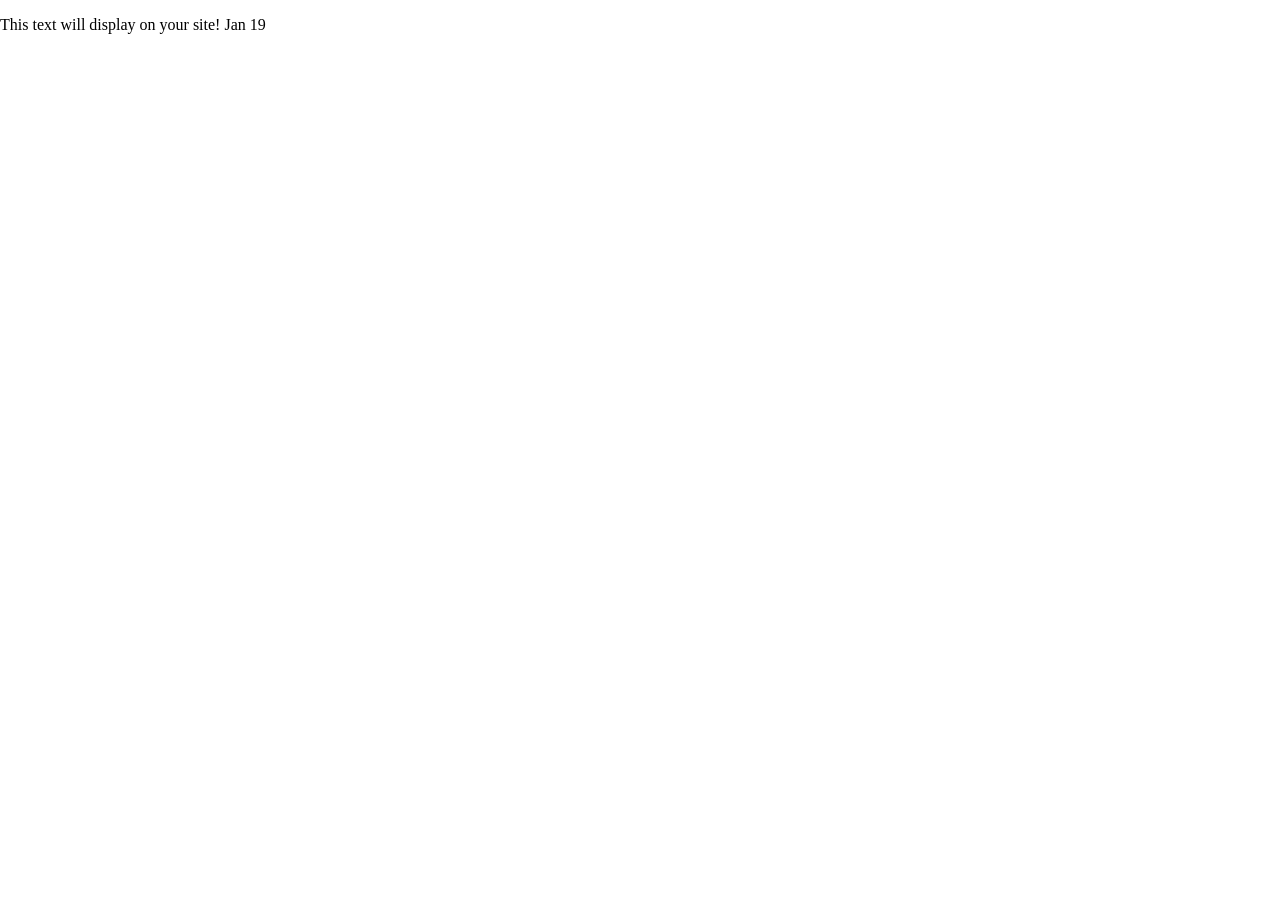
==== index.html @ d8deecf3 "Starter repo added beginning file" ====
<!doctype html>
<html class="no-js" lang="en">

<head>
  <meta charset="utf-8">
  <title>Responsive Layouts</title>
  <meta name="description" content="This site will serve as the hub for many sub responsive layouts">
  <meta name="viewport" content="width=device-width, initial-scale=1">

  <meta property="og:title" content="">
  <meta property="og:type" content="">
  <meta property="og:url" content="">
  <meta property="og:image" content="">

  <link rel="manifest" href="site.webmanifest">
  <link rel="icon" href="icon.png">
  <!-- Place favicon.ico in the root directory -->

  <link rel="stylesheet" href="css/normalize.css">
  <link rel="stylesheet" href="css/main.css">

  <meta name="theme-color" content="#fafafa">
</head>

<body>
  <!-- Place your site's HTML here -->
  <p>This text will display on your site! Jan 19</p>
  <script src="js/main.js"></script>
</body>

</html>
---- css/main.css ----
/* Place CSS styles here */
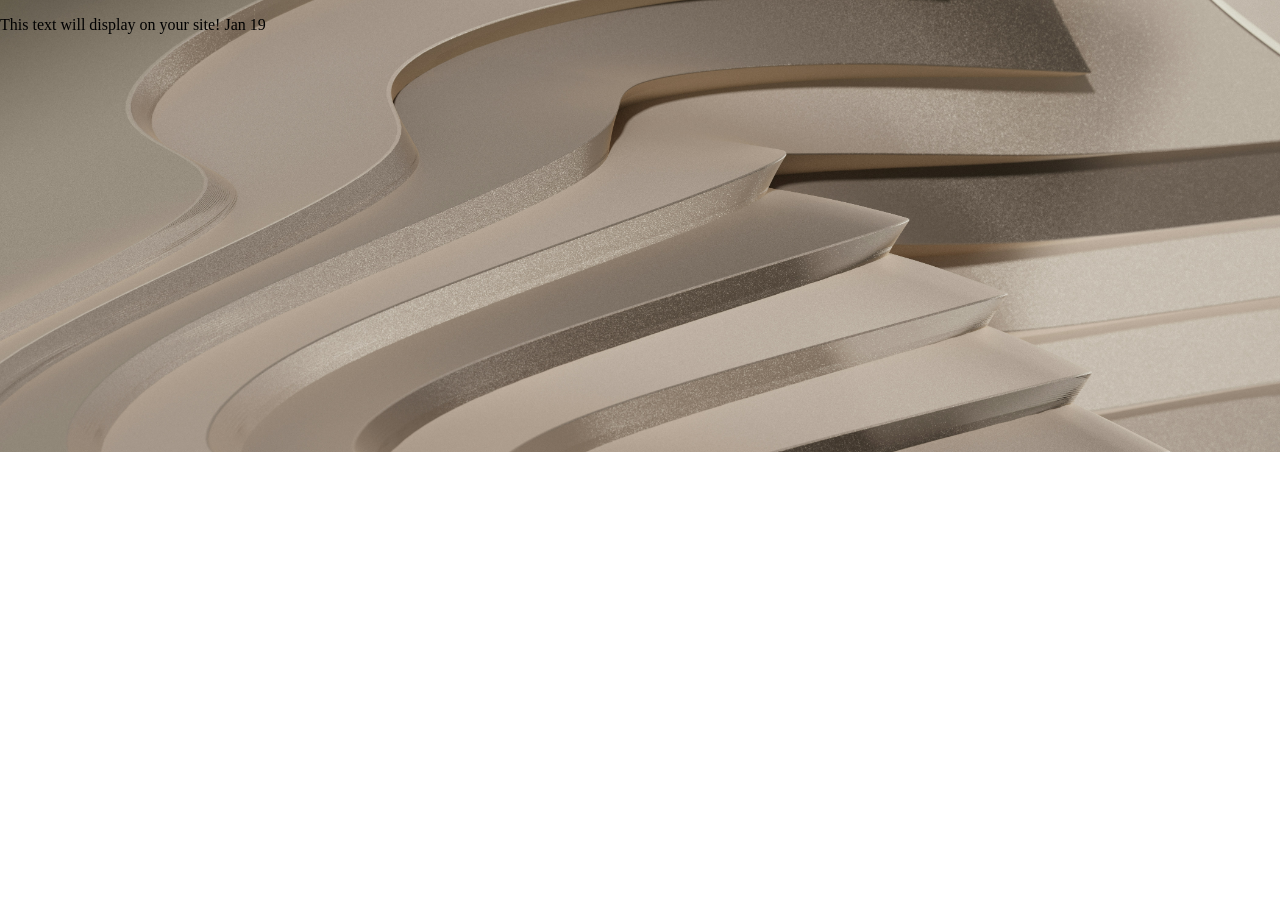
==== commit bfc4a81f: "added simple images" ====
--- a/index.html
+++ b/index.html
@@ -14,18 +14,27 @@
 
   <link rel="manifest" href="site.webmanifest">
   <link rel="icon" href="icon.png">
-  <!-- Place favicon.ico in the root directory -->
 
   <link rel="stylesheet" href="css/normalize.css">
   <link rel="stylesheet" href="css/main.css">
 
   <meta name="theme-color" content="#fafafa">
+
+  <style>
+    body {
+      background-image: url('img/bg.jpg');
+      background-size: cover;
+      background-repeat: no-repeat;
+      background-position: center;
+    }
+  </style>
 </head>
 
 <body>
-  <!-- Place your site's HTML here -->
+
   <p>This text will display on your site! Jan 19</p>
+
   <script src="js/main.js"></script>
 </body>
 
-</html>
+</html>
--- a/css/main.css
+++ b/css/main.css
@@ -1 +1,11 @@
 /* Place CSS styles here */
+/*Page settings*/
+
+body {
+background-image: url('img/bg.jpg');
+}
+
+/*Header settings*/
+/*Navigation*/
+/*Main content*/
+/*Footer settings*/
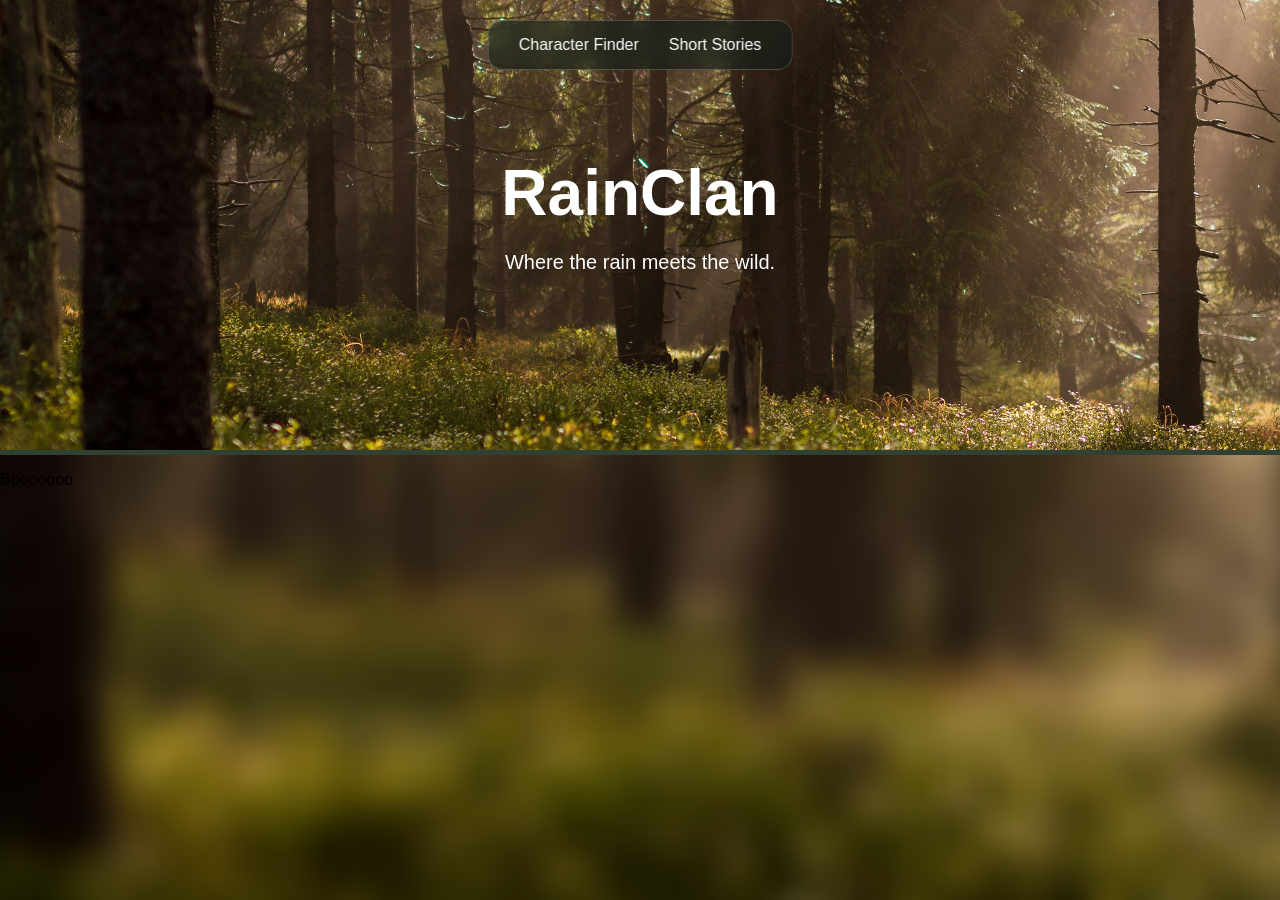
==== commit 9bc48152: "Created an outline for my website added other pages, navigation, background images, and banner" ====
--- a/index.html
+++ b/index.html
@@ -4,37 +4,38 @@
 <head>
   <meta charset="utf-8">
   <title>Responsive Layouts</title>
-  <meta name="description" content="This site will serve as the hub for many sub responsive layouts">
+  <meta name="description" content="For my portfolio.">
   <meta name="viewport" content="width=device-width, initial-scale=1">
 
-  <meta property="og:title" content="">
-  <meta property="og:type" content="">
-  <meta property="og:url" content="">
-  <meta property="og:image" content="">
-
-  <link rel="manifest" href="site.webmanifest">
-  <link rel="icon" href="icon.png">
-
+  <link rel="icon" type="image/x-icon" href="img/p2favicon.png">
   <link rel="stylesheet" href="css/normalize.css">
   <link rel="stylesheet" href="css/main.css">
 
   <meta name="theme-color" content="#fafafa">
 
-  <style>
-    body {
-      background-image: url('img/bg.jpg');
-      background-size: cover;
-      background-repeat: no-repeat;
-      background-position: center;
-    }
-  </style>
 </head>
+
+<header>
+  <div class="hero-header">
+    <img src="img/mistforestbg.jpg" alt="RainClan forest">
+
+    <div class="hero-title">
+      <h1>RainClan</h1>
+      <p>Where the rain meets the wild.</p>
+    </div>
+  <a href="index.html">RainClan</a>
+
+  <nav>
+    <a href="cats.html">Character Finder</a>
+    <a href="shortstories.html">Short Stories</a>
+  </nav>
+</header>
 
 <body>
 
-  <p>This text will display on your site! Jan 19</p>
+  <p>Booooooo</p>
 
-  <script src="js/main.js"></script>
+  <script src="/js/main.js"></script>
 </body>
 
 </html>
--- a/css/main.css
+++ b/css/main.css
@@ -1,11 +1,76 @@
 /* Place CSS styles here */
-/*Page settings*/
 
 body {
-background-image: url('img/bg.jpg');
+    margin: 0;
+    font-family: Arial, Helvetica, sans-serif;
+
+    background-image: url("/img/blurmistforest.png");
+    background-size: cover;
+    background-position: center;
+    background-repeat: no-repeat;
+    background-attachment: fixed;
 }
 
-/*Header settings*/
-/*Navigation*/
-/*Main content*/
-/*Footer settings*/+.hero-header {
+    position: relative;
+    width: 100%;
+    height: 450px;
+    overflow: hidden;
+    border-bottom: 5px solid #304134;
+}
+
+.hero-header img {
+    width: 100%;
+    height: 100%;
+    object-fit: cover;
+    object-position: center;
+    display: block;
+}
+
+.hero-title {
+    position: absolute;
+    top: 50%;
+    left: 50%;
+    transform: translate(-50%, -50%);
+    text-align: center;
+    color: white;
+    width: 90%;
+}
+
+.hero-title h1 {
+    font-size: 64px;
+    margin: 0;
+}
+
+.hero-title p {
+    font-size: 20px;
+}
+
+nav {
+    position: fixed;
+    top: 20px;
+    left: 50%;
+    transform: translateX(-50%);
+    z-index: 1000;
+
+    display: flex;
+    justify-content: center;
+    gap: 30px;
+
+    width: fit-content;
+    padding: 15px 30px;
+    background: rgba(20, 30, 25, 0.65);
+    backdrop-filter: blur(10px);
+    border: 1px solid rgba(255, 255, 255, 0.2);
+    border-radius: 15px;
+}
+
+nav a {
+    color: white;
+    text-decoration: none;
+    font-size: 16px;
+}
+
+nav a:hover {
+    color: #b8d8c0;
+}
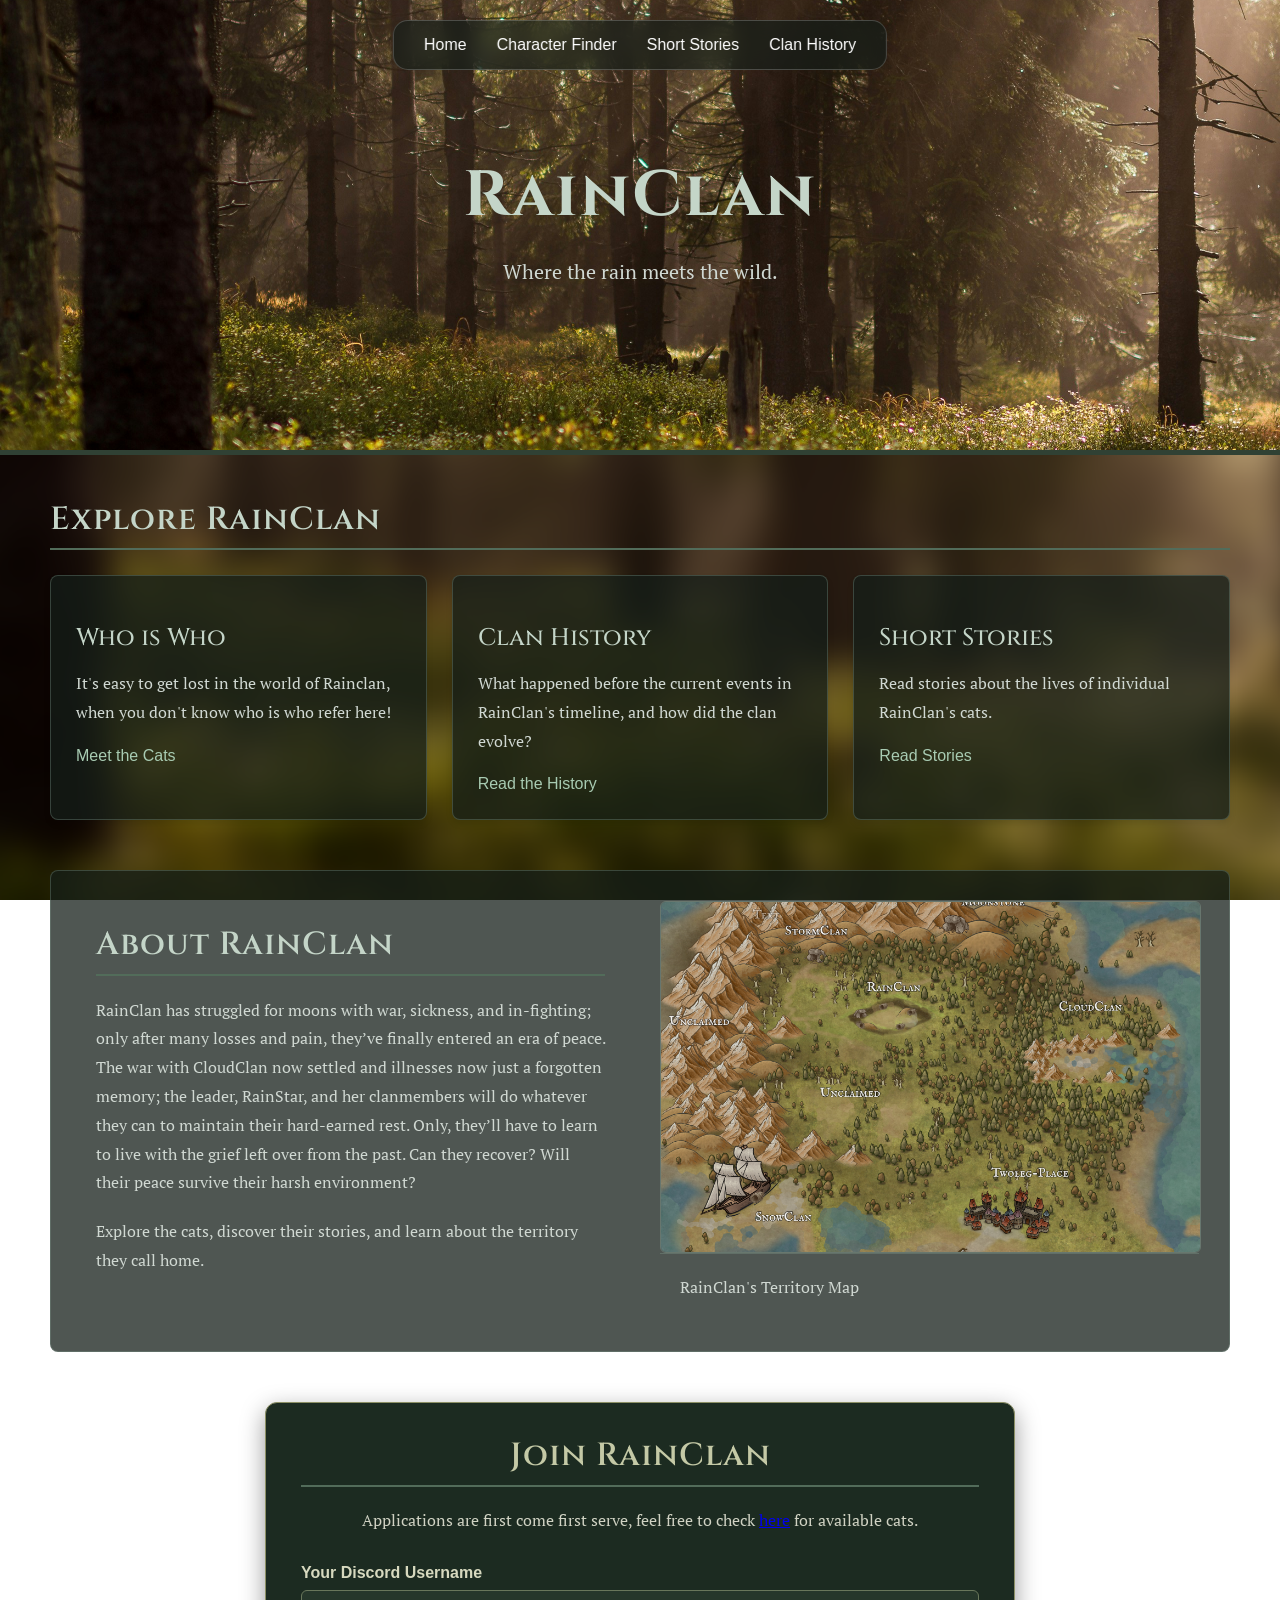
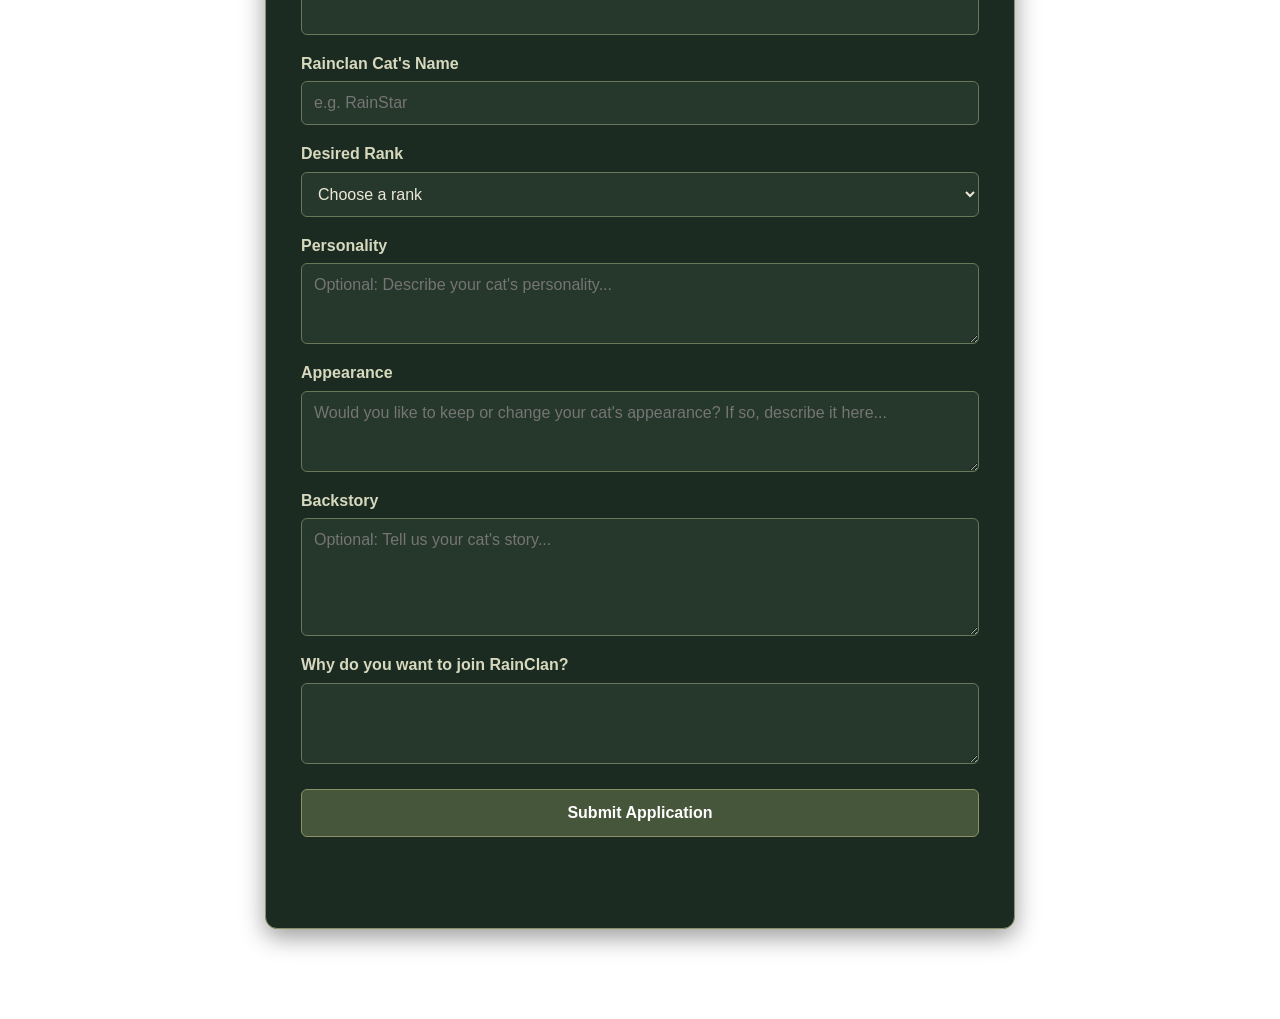
==== commit 393854b2: "finished most of the home page and some of the cats page added a form on the home page as well" ====
--- a/index.html
+++ b/index.html
@@ -13,6 +13,10 @@
 
   <meta name="theme-color" content="#fafafa">
 
+  <link rel="preconnect" href="https://fonts.googleapis.com">
+  <link rel="preconnect" href="https://fonts.gstatic.com" crossorigin>
+  <link href="https://fonts.googleapis.com/css2?family=Cinzel:wght@400..900&family=PT+Serif:ital,wght@0,400;0,700;1,400;1,700&display=swap" rel="stylesheet">
+
 </head>
 
 <header>
@@ -26,14 +30,181 @@
   <a href="index.html">RainClan</a>
 
   <nav>
+    <a href="index.html">Home</a>
     <a href="cats.html">Character Finder</a>
     <a href="shortstories.html">Short Stories</a>
+    <a href="moons.html">Clan History</a>
   </nav>
 </header>
 
 <body>
 
-  <p>Booooooo</p>
+  <main
+
+    <section>
+        <h2>Explore RainClan</h2>
+
+        <div class="columns">
+            <div class="column">
+                <h3>Who is Who</h3>
+                <p>It's easy to get lost in the world of Rainclan, when you don't know who is who refer here!</p>
+                <a href="cats.html">Meet the Cats</a>
+            </div>
+
+            <div class="column">
+                <h3>Clan History</h3>
+                <p>What happened before the current events in RainClan's timeline, and how did the clan evolve?</p>
+                <a href="moons.html">Read the History</a>
+            </div>
+
+            <div class="column">
+                <h3>Short Stories</h3>
+                <p>Read stories about the lives of individual RainClan's cats.</p>
+                <a href="shortstories.html">Read Stories</a>
+            </div>
+        </div>
+    </section>
+
+    <section class="about-section">
+    <div class="about-text">
+        <h2>About RainClan</h2>
+        <p>
+            RainClan has struggled for moons with war, sickness, and in-fighting; only after many losses and pain, they’ve finally entered an era of peace. The war with CloudClan now settled and illnesses now just a forgotten memory; the leader, RainStar, and her clanmembers will do whatever they can to maintain their hard-earned rest. Only, they’ll have to learn to live with the grief left over from the past. Can they recover? Will their peace survive their harsh environment?
+        </p>
+        <p>
+            Explore the cats, discover their stories, and learn
+            about the territory they call home.
+        </p>
+    </div>
+
+    <div class="about-image">
+        <img src="img/rainclanmap.png" alt="The map of Rainclan">
+
+        <div class="image-text">
+            <p>RainClan's Territory Map</p>
+        </div>
+    </div>
+</section>
+
+
+    <section class="application-section" id="join-rainclan">
+      <h2>Join RainClan</h2>
+
+      <p class="application-intro">
+        Applications are first come first serve, feel free to check <a href="cats.html">here</a> for available cats.
+      </p>
+
+      <form class="application-form" id="clan-application">
+        <div class="form-group">
+          <label for="applicant-name">Your Discord Username</label>
+          <input
+            type="text"
+            id="applicant-name"
+            name="applicant-name"
+            required
+          >
+        </div>
+
+        <div class="form-group">
+          <label for="cat-name">Rainclan Cat's Name</label>
+          <input
+            type="text"
+            id="cat-name"
+            name="cat-name"
+            placeholder="e.g. RainStar"
+            required
+          >
+        </div>
+
+        <div class="form-group">
+          <label for="cat-rank">Desired Rank</label>
+          <select id="cat-rank" name="cat-rank" required>
+            <option value="">Choose a rank</option>
+            <option value="kit">Kit</option>
+            <option value="apprentice">Apprentice</option>
+            <option value="warrior">Warrior</option>
+            <option value="medicine-cat">Medicine Cat</option>
+            <option value="elder">Elder</option>
+          </select>
+        </div>
+
+        <div class="form-group">
+          <label for="cat-personality">Personality</label>
+          <textarea
+            id="cat-personality"
+            name="cat-personality"
+            rows="3"
+            placeholder="Optional: Describe your cat's personality..."
+            optional
+          ></textarea>
+        </div>
+
+        <div class="form-group">
+          <label for="cat-appearance">Appearance</label>
+          <textarea
+            id="cat-appearance"
+            name="cat-appearance"
+            rows="3"
+            placeholder="Would you like to keep or change your cat's appearance? If so, describe it here..."
+            optional
+          ></textarea>
+        </div>
+
+        <div class="form-group">
+          <label for="cat-backstory">Backstory</label>
+          <textarea
+            id="cat-backstory"
+            name="cat-backstory"
+            rows="5"
+            placeholder="Optional: Tell us your cat's story..."
+            optional
+          ></textarea>
+        </div>
+
+        <div class="form-group">
+          <label for="application-reason">
+            Why do you want to join RainClan?
+          </label>
+          <textarea
+            id="application-reason"
+            name="application-reason"
+            rows="3"
+            required
+          ></textarea>
+        </div>
+
+        <button type="submit" class="application-submit">
+          Submit Application
+        </button>
+
+        <p id="application-message" role="status" aria-live="polite"></p>
+      </form>
+    </section>
+
+
+  </main>
+
+
+  <div class="popup-overlay" id="application-popup" hidden>
+    <div class="popup-box" role="dialog" aria-modal="true"
+        aria-labelledby="popup-title">
+      <button type="button" class="popup-close"
+              id="popup-close" aria-label="Close pop-up">
+        &times;
+      </button>
+
+      <h2 id="popup-title">Application Received!</h2>
+
+      <p id="popup-message">
+        Thank you for applying! You've been added to the waitlist!
+      </p>
+
+      <button type="button" class="popup-confirm" id="popup-confirm">
+        Return to RainClan
+      </button>
+    </div>
+  </div>
+
 
   <script src="/js/main.js"></script>
 </body>
--- a/css/main.css
+++ b/css/main.css
@@ -35,6 +35,7 @@
     text-align: center;
     color: white;
     width: 90%;
+    padding-top: 20px;
 }
 
 .hero-title h1 {
@@ -47,11 +48,11 @@
 }
 
 nav {
-    position: fixed;
+    position: absolute;
     top: 20px;
     left: 50%;
     transform: translateX(-50%);
-    z-index: 1000;
+    z-index: 10;
 
     display: flex;
     justify-content: center;
@@ -73,4 +74,574 @@
 
 nav a:hover {
     color: #b8d8c0;
-}+}
+
+h1 {
+    color: #c4d5c8;
+    font-family: "Cinzel", serif;
+    font-size: 48px;
+    font-weight: 700;
+    margin-bottom: 20px;
+    letter-spacing: 2px;
+}
+
+h2 {
+    color: #c4d5c8;
+    font-family: "Cinzel", serif;
+    font-size: 32px;
+    font-weight: 600;
+    margin-bottom: 20px;
+    padding-bottom: 10px;
+    border-bottom: 2px solid #526c5a;
+    letter-spacing: 1px;
+}
+
+h3 {
+    color: #c4d5c8;
+    font-family: "Cinzel", serif;
+    font-size: 24px;
+    font-weight: 500;
+    margin-bottom: 15px;
+}
+
+
+p {
+    color: #d0d8d2;
+    font-family: "PT Serif", serif;
+    font-size: 16px;
+    line-height: 1.8;
+    margin-bottom: 20px;
+}
+
+.cinzel-regular {
+  font-family: "Cinzel", serif;
+  font-weight: 400;
+    font-style: normal;
+}
+
+.pt-serif-regular {
+  font-family: "PT Serif", serif;
+  font-weight: 400;
+  font-style: normal;
+}
+
+.pt-serif-bold {
+  font-family: "PT Serif", serif;
+  font-weight: 700;
+  font-style: normal;
+}
+
+.pt-serif-regular-italic {
+  font-family: "PT Serif", serif;
+  font-weight: 400;
+  font-style: italic;
+}
+
+.pt-serif-bold-italic {
+  font-family: "PT Serif", serif;
+  font-weight: 700;
+  font-style: italic;
+}
+
+main {
+    max-width: 1300px;
+    margin: 0 auto;
+    padding: 40px 50px;
+    box-sizing: border-box;
+    padding-top: 20px;
+}
+
+.columns {
+    display: grid;
+    grid-template-columns: repeat(3, 1fr);
+    gap: 25px;
+    margin-top: 25px;
+}
+
+.column {
+    background: rgba(20, 30, 25, 0.75);
+    border: 1px solid rgba(141, 168, 154, 0.3);
+    border-radius: 8px;
+    padding: 25px;
+    box-shadow: 0 4px 6px rgba(0, 0, 0, 0.1);
+    box-sizing: border-box;
+
+}
+
+.column h3 {
+    color: #c4d5c8;
+    font-family: 'Cinzel', serif;
+}
+
+.column p {
+    color: #d0d8d2;
+    line-height: 1.8;
+}
+
+.column a {
+    color: #a8cbb2;
+    text-decoration: none;
+}
+
+.column a:hover {
+    color: white;
+}
+
+.about-section {
+    display: grid;
+    grid-template-columns: 1fr 1fr;
+    gap: 40px;
+    align-items: center;
+
+    margin: 50px 0;
+    padding: 30px;
+    background: rgba(20, 30, 25, 0.75);
+    border: 1px solid rgba(141, 168, 154, 0.3);
+    border-radius: 8px;
+}
+
+.about-text {
+    padding: 15px;
+}
+
+.about-text h2 {
+    margin-top: 0;
+}
+
+.about-image img {
+    display: block;
+    width: 100%;
+    height: 350px;
+    object-fit: cover;
+    border-radius: 6px;
+    border: 1px solid rgba(141, 168, 154, 0.4);
+}
+
+.about-image .image-text {
+    padding: 20px;
+    border-top: 1px solid rgba(141, 168, 154, 0.3);
+}
+
+.about-image .image-text h3 {
+    color: #c4d5c8;
+    font-family: 'Cinzel', serif;
+    margin: 0 0 10px;
+}
+
+.about-image .image-text p {
+    color: #d0d8d2;
+    line-height: 1.7;
+    margin: 0;
+}
+
+.small-header {
+  height: 200px;
+}
+
+.small-header img {
+  height: 200px;
+  object-fit: cover;
+}
+
+.small-header .hero-title h1 {
+  font-size: 2.5rem;
+}
+
+.small-header .hero-title p {
+  font-size: 1rem;
+}
+
+
+.cat-card {
+  width: 280px;
+  padding: 14px;
+  background-color: #17251d;
+  border: 2px solid #8c9065;
+  border-radius: 18px;
+  box-sizing: border-box;
+  text-align: center;
+  box-shadow: 0 5px 15px rgba(0, 0, 0, 0.3);
+}
+
+
+.cat-link {
+  display: flex;
+  flex-direction: column;
+  align-items: center;
+  gap: 14px;
+  color: #eee6ca;
+  text-decoration: none;
+}
+
+
+.cat-portrait {
+  width: 100%;
+  aspect-ratio: 1 / 1;
+  overflow: hidden;
+  border: 1px solid #8c9065;
+  border-radius: 10px;
+  box-sizing: border-box;
+  background-color: #26382d;
+}
+
+.cat-portrait img {
+  display: block;
+  width: 100%;
+  height: 100%;
+  object-fit: cover;
+  object-position: center;
+}
+
+
+.cat-name {
+  width: 90%;
+  padding: 10px;
+  border: 1px solid #8c9065;
+  border-radius: 30px;
+  box-sizing: border-box;
+  background-color: #202f24;
+}
+
+.cat-name h3 {
+  margin: 0;
+  color: #eee6ca;
+  font-family: "Cinzel", serif;
+  font-size: 1.25rem;
+  text-align: center;
+}
+
+.cat-card:hover {
+  border-color: #c0bd8b;
+  transform: translateY(-3px);
+  transition: 0.2s ease;
+}
+
+.cat-link:hover .cat-name {
+  background-color: #344638;
+}
+
+.cat-cards {
+  display: grid;
+  grid-template-columns: repeat(auto-fit, minmax(220px, 280px));
+  justify-content: center;
+  gap: 25px;
+  padding: 30px;
+  align-items: start;
+}
+
+.cat-link {
+  display: flex;
+  flex-direction: column;
+  align-items: center;
+  width: 100%;
+  padding: 0;
+  border: none;
+  background: transparent;
+  color: inherit;
+  font: inherit;
+  cursor: pointer;
+  text-align: center;
+}
+
+.cat-link:hover .cat-name {
+  background-color: #344638;
+}
+
+
+/* Dark overlay covering the entire website */
+.profile-overlay {
+  position: fixed;
+  inset: 0;
+  z-index: 1000;
+
+  display: flex;
+  justify-content: center;
+  align-items: center;
+
+  padding: 20px;
+  box-sizing: border-box;
+
+  background-color: rgba(0, 0, 0, 0.75);
+  overflow-y: auto;
+}
+
+/* Hide the overlay when no profile is open */
+.profile-overlay[hidden] {
+  display: none;
+}
+
+/* The opaque character profile window */
+.character-profile {
+  position: relative;
+  width: 100%;
+  max-width: 700px;
+  max-height: 85vh;
+  overflow-y: auto;
+
+  padding: 30px;
+  box-sizing: border-box;
+
+  background-color: #1c2b21;
+  color: #eee8d8;
+
+  border: 1px solid #8c9065;
+  border-radius: 12px;
+  box-shadow: 0 10px 40px rgba(0, 0, 0, 0.6);
+}
+
+.character-profile img {
+  display: block;
+  width: 200px;
+  max-width: 100%;
+  height: auto;
+  margin: 15px auto;
+}
+
+.character-profile h2,
+.character-profile h3 {
+  font-family: "Cinzel", serif;
+}
+
+/* Close button */
+.close-profile {
+  position: absolute;
+  top: 10px;
+  right: 15px;
+
+  border: none;
+  background: transparent;
+  color: #eee8d8;
+
+  font-size: 2rem;
+  cursor: pointer;
+}
+
+/* Scrollbar inside character profiles */
+.character-profile {
+  scrollbar-width: thin;
+  scrollbar-color: #8c9065 #1c2b21;
+}
+
+/* Chrome, Edge, and Safari */
+.character-profile::-webkit-scrollbar {
+  width: 10px;
+}
+
+.character-profile::-webkit-scrollbar-track {
+  background: #1c2b21;
+  border-radius: 10px;
+}
+
+.character-profile::-webkit-scrollbar-thumb {
+  background-color: #8c9065;
+  border-radius: 10px;
+  border: 2px solid #1c2b21;
+}
+
+.character-profile::-webkit-scrollbar-thumb:hover {
+  background-color: #b5b58a;
+}
+
+
+/* RainClan application section */
+.application-section {
+  max-width: 750px;
+  margin: 50px auto;
+  padding: 35px;
+  box-sizing: border-box;
+
+  background-color: #1c2b21;
+  color: #eee8d8;
+  border: 1px solid #8c9065;
+  border-radius: 12px;
+  box-shadow: 0 8px 25px rgba(0, 0, 0, 0.4);
+}
+
+.application-section h2 {
+  margin-top: 0;
+  text-align: center;
+  font-family: "Cinzel", serif;
+  color: #c4c9a6;
+}
+
+.application-intro {
+  margin-bottom: 30px;
+  text-align: center;
+  line-height: 1.7;
+  color: #d0d2c3;
+}
+
+.application-form {
+  display: flex;
+  flex-direction: column;
+  gap: 20px;
+}
+
+.form-group {
+  display: flex;
+  flex-direction: column;
+  gap: 8px;
+}
+
+.form-group label {
+  font-weight: bold;
+  color: #d7d9bf;
+}
+
+.form-group input,
+.form-group select,
+.form-group textarea {
+  width: 100%;
+  padding: 12px;
+  box-sizing: border-box;
+
+  background-color: #26372b;
+  color: #eee8d8;
+  border: 1px solid #69775b;
+  border-radius: 6px;
+
+  font: inherit;
+}
+
+.form-group input:focus,
+.form-group select:focus,
+.form-group textarea:focus {
+  outline: 2px solid #a6ad7b;
+  outline-offset: 2px;
+}
+
+.form-group textarea {
+  resize: vertical;
+}
+
+.application-submit {
+  padding: 14px 20px;
+  margin-top: 5px;
+
+  background-color: #46563a;
+  color: #fff;
+  border: 1px solid #8c9065;
+  border-radius: 6px;
+
+  font: inherit;
+  font-weight: bold;
+  cursor: pointer;
+  transition: background-color 0.2s ease;
+}
+
+.application-submit:hover {
+  background-color: #5d704b;
+}
+
+#application-message {
+  text-align: center;
+  line-height: 1.5;
+}
+
+
+/* Dark background covering the website */
+.popup-overlay {
+  position: fixed;
+  inset: 0;
+  z-index: 2000;
+
+  display: flex;
+  justify-content: center;
+  align-items: center;
+
+  padding: 20px;
+  box-sizing: border-box;
+  background-color: rgba(0, 0, 0, 0.8);
+}
+
+/* Hide the pop-up until the form is submitted */
+.popup-overlay[hidden] {
+  display: none;
+}
+
+/* Pop-up window */
+.popup-box {
+  position: relative;
+  width: 100%;
+  max-width: 450px;
+  padding: 35px 25px;
+  box-sizing: border-box;
+
+  background-color: #1c2b21;
+  color: #eee8d8;
+  border: 1px solid #8c9065;
+  border-radius: 12px;
+
+  text-align: center;
+  box-shadow: 0 10px 40px rgba(0, 0, 0, 0.6);
+}
+
+.popup-box h2 {
+  font-family: "Cinzel", serif;
+  color: #c4c9a6;
+}
+
+.popup-box p {
+  line-height: 1.7;
+}
+
+.popup-close {
+  position: absolute;
+  top: 8px;
+  right: 12px;
+
+  border: none;
+  background: transparent;
+  color: #eee8d8;
+  font-size: 2rem;
+  cursor: pointer;
+}
+
+.popup-confirm {
+  margin-top: 15px;
+  padding: 12px 20px;
+
+  background-color: #46563a;
+  color: #fff;
+  border: 1px solid #8c9065;
+  border-radius: 6px;
+  cursor: pointer;
+}
+
+.popup-confirm:hover {
+  background-color: #5d704b;
+}
+
+
+#clan-application[hidden] {
+  display: none !important;
+}
+
+
+/* Make the form fit smaller screens */
+@media (max-width: 600px) {
+  .application-section {
+    margin: 25px 12px;
+    padding: 22px;
+  }
+}
+
+
+@media (max-width: 768px) {
+    .about-section {
+        grid-template-columns: 1fr;
+        gap: 20px;
+        padding: 20px;
+    }
+
+    .about-image img {
+        height: 250px;
+    }
+}
+
+@media (max-width: 768px) {
+    .columns {
+        grid-template-columns: 1fr;
+    }
+}
+
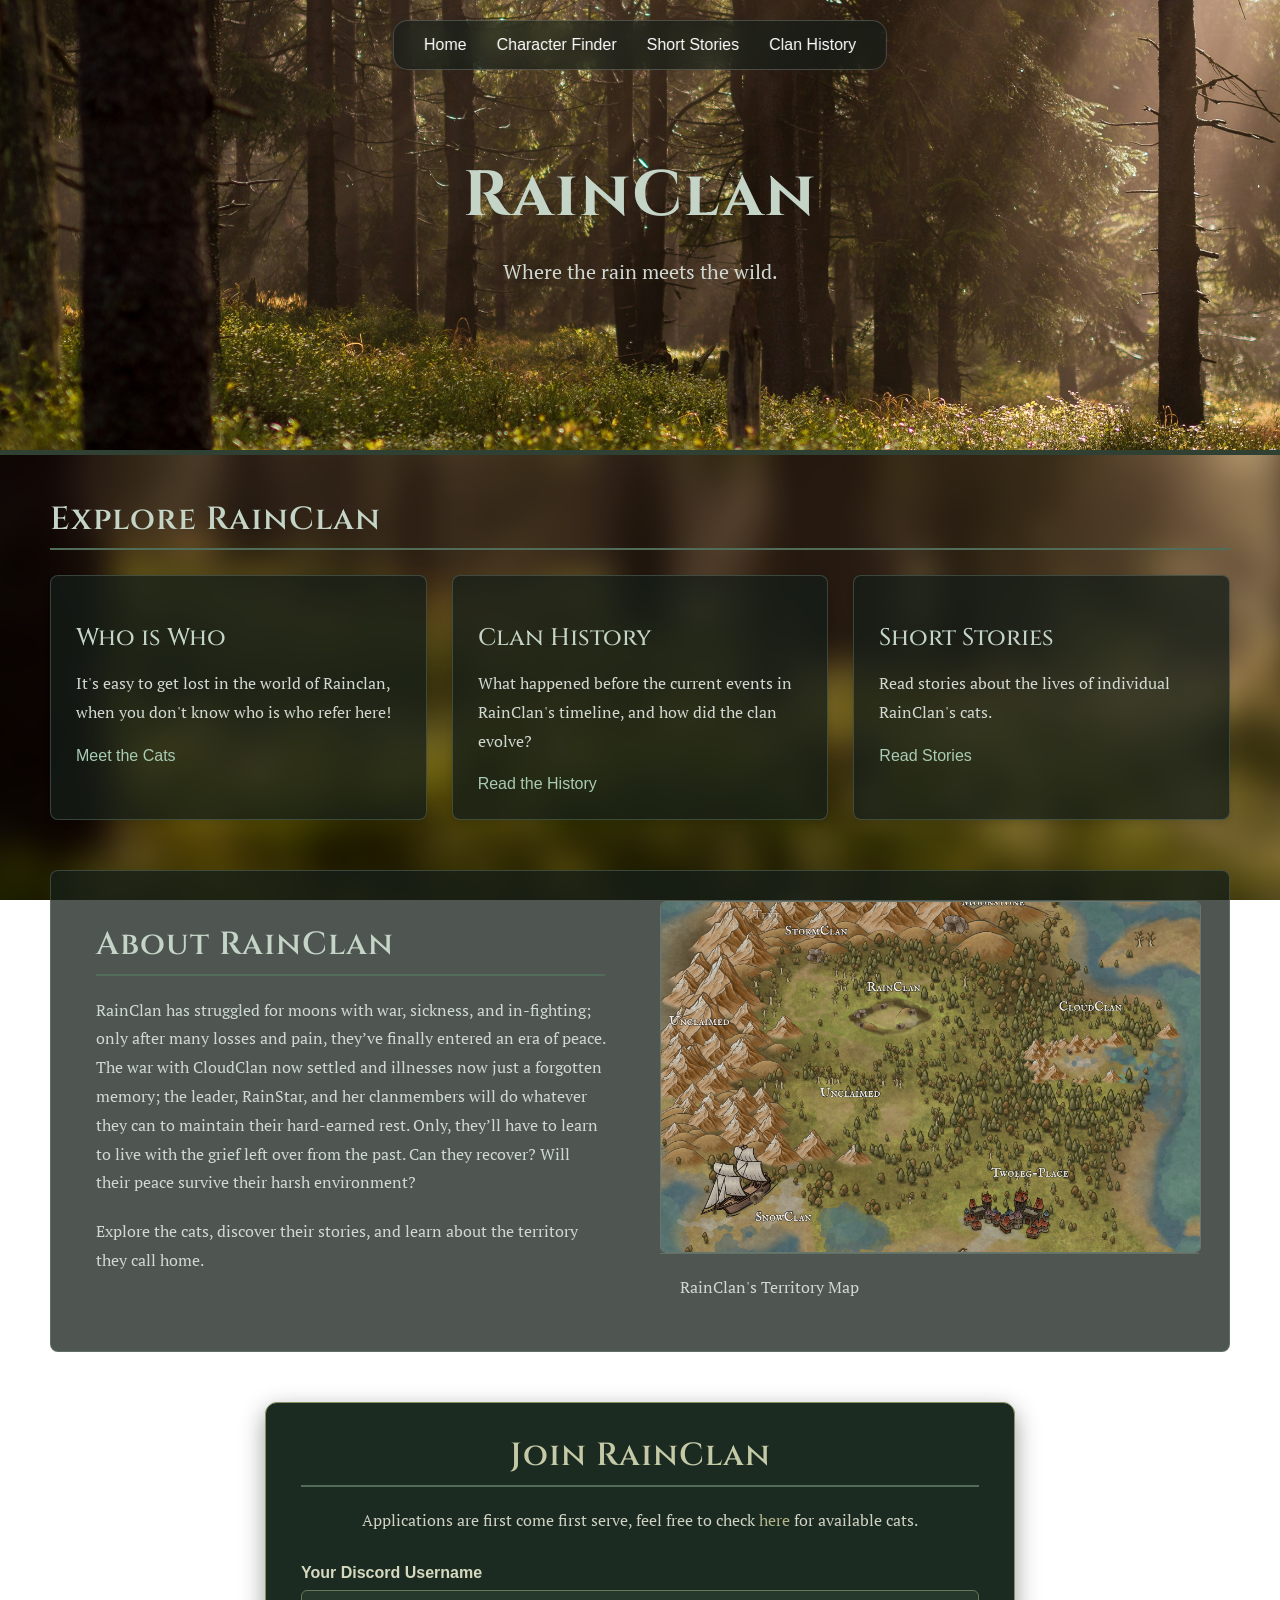
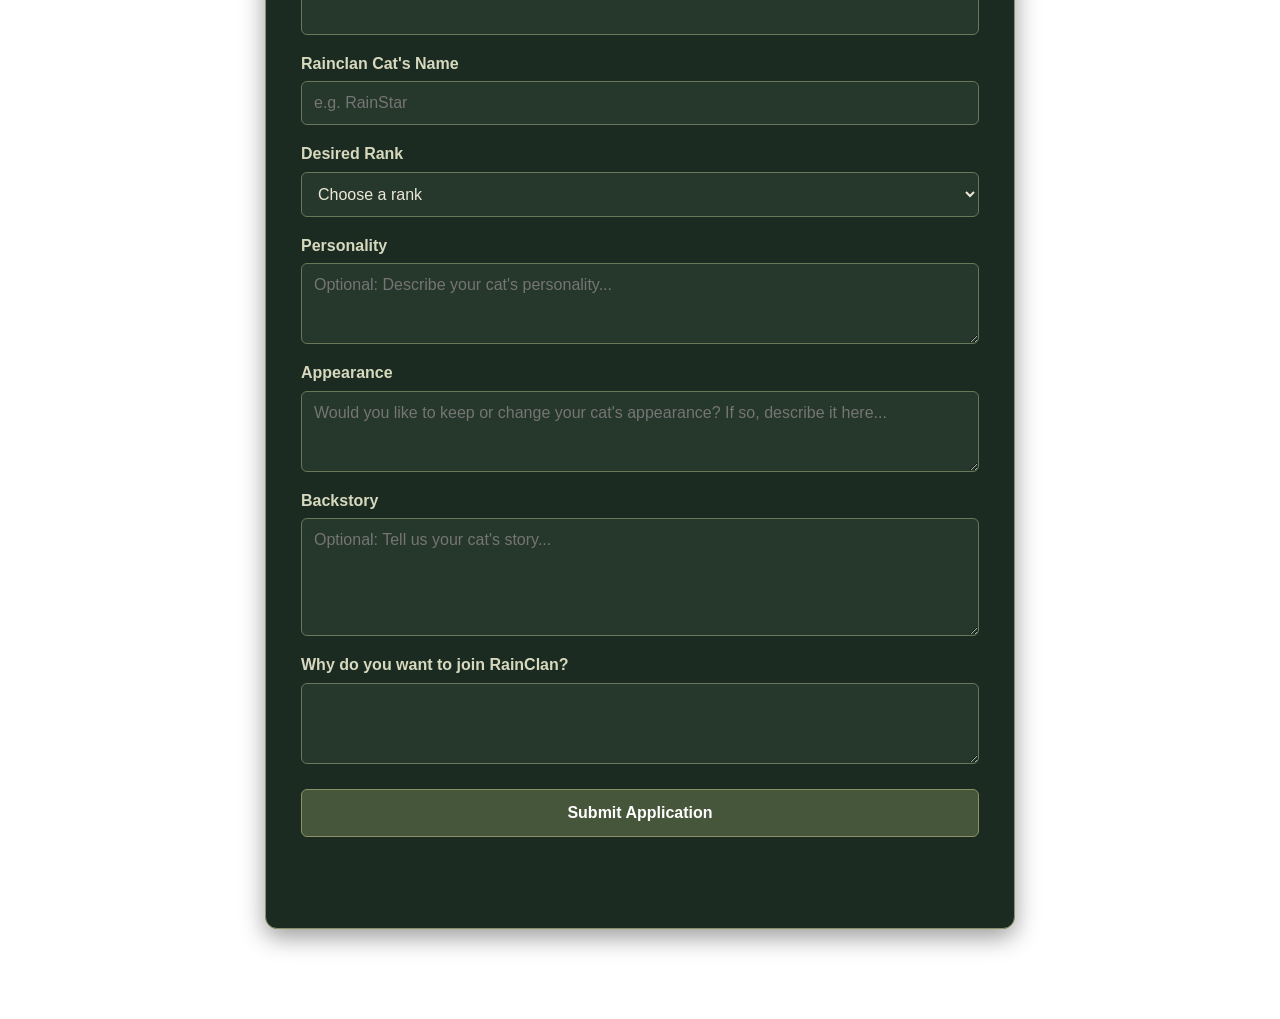
==== commit c245f63d: "changelog 10 - forgot a slash so form still wasnt submitting" ====
--- a/index.html
+++ b/index.html
@@ -206,7 +206,7 @@
   </div>
 
 
-  <script src="/js/main.js"></script>
+  <script src="js/main.js"></script>
 </body>
 
 </html>
--- a/css/main.css
+++ b/css/main.css
@@ -1,122 +1,120 @@
-/* Place CSS styles here */
-
+/* Base page styles */
 body {
-    margin: 0;
-    font-family: Arial, Helvetica, sans-serif;
-
-    background-image: url("/img/blurmistforest.png");
-    background-size: cover;
-    background-position: center;
-    background-repeat: no-repeat;
-    background-attachment: fixed;
-}
-
+  margin: 0;
+  font-family: Arial, Helvetica, sans-serif;
+  background-image: url("../img/blurmistforest.png");
+  background-size: cover;
+  background-position: center;
+  background-repeat: no-repeat;
+  background-attachment: fixed;
+}
+
+/* Hero banner and navigation */
 .hero-header {
-    position: relative;
-    width: 100%;
-    height: 450px;
-    overflow: hidden;
-    border-bottom: 5px solid #304134;
+  position: relative;
+  width: 100%;
+  height: 28.125rem;
+  overflow: hidden;
+  border-bottom: 0.3125rem solid #304134;
 }
 
 .hero-header img {
-    width: 100%;
-    height: 100%;
-    object-fit: cover;
-    object-position: center;
-    display: block;
+  width: 100%;
+  height: 100%;
+  object-fit: cover;
+  object-position: center;
+  display: block;
 }
 
 .hero-title {
-    position: absolute;
-    top: 50%;
-    left: 50%;
-    transform: translate(-50%, -50%);
-    text-align: center;
-    color: white;
-    width: 90%;
-    padding-top: 20px;
+  position: absolute;
+  top: 50%;
+  left: 50%;
+  transform: translate(-50%, -50%);
+  text-align: center;
+  color: white;
+  width: 90%;
+  padding-top: 1.25rem;
 }
 
 .hero-title h1 {
-    font-size: 64px;
-    margin: 0;
+  font-size: 4rem;
+  margin: 0;
 }
 
 .hero-title p {
-    font-size: 20px;
+  font-size: 1.25rem;
 }
 
 nav {
-    position: absolute;
-    top: 20px;
-    left: 50%;
-    transform: translateX(-50%);
-    z-index: 10;
-
-    display: flex;
-    justify-content: center;
-    gap: 30px;
-
-    width: fit-content;
-    padding: 15px 30px;
-    background: rgba(20, 30, 25, 0.65);
-    backdrop-filter: blur(10px);
-    border: 1px solid rgba(255, 255, 255, 0.2);
-    border-radius: 15px;
+  position: absolute;
+  top: 1.25rem;
+  left: 50%;
+  transform: translateX(-50%);
+  z-index: 10;
+  display: flex;
+  justify-content: center;
+  gap: 1.875rem;
+  width: fit-content;
+  padding: 0.9375rem 1.875rem;
+  background: rgba(20, 30, 25, 0.65);
+  backdrop-filter: blur(0.625rem);
+  border: 0.0625rem solid rgba(255, 255, 255, 0.2);
+  border-radius: 0.9375rem;
 }
 
 nav a {
-    color: white;
-    text-decoration: none;
-    font-size: 16px;
+  color: white;
+  text-decoration: none;
+  font-size: 1rem;
 }
 
 nav a:hover {
-    color: #b8d8c0;
-}
-
+  color: #b8d8c0;
+}
+
+/* Typography */
 h1 {
-    color: #c4d5c8;
-    font-family: "Cinzel", serif;
-    font-size: 48px;
-    font-weight: 700;
-    margin-bottom: 20px;
-    letter-spacing: 2px;
+  color: #c4d5c8;
+  font-family: "Cinzel", serif;
+  font-size: 3rem;
+  font-weight: 700;
+  margin-bottom: 1.25rem;
+  letter-spacing: 0.125rem;
 }
 
 h2 {
-    color: #c4d5c8;
-    font-family: "Cinzel", serif;
-    font-size: 32px;
-    font-weight: 600;
-    margin-bottom: 20px;
-    padding-bottom: 10px;
-    border-bottom: 2px solid #526c5a;
-    letter-spacing: 1px;
+  color: #c4d5c8;
+  font-family: "Cinzel", serif;
+  font-size: 2rem;
+  font-weight: 600;
+  margin-bottom: 1.25rem;
+  padding-bottom: 0.625rem;
+  border-bottom: 0.125rem solid #526c5a;
+  letter-spacing: 0.0625rem;
 }
 
 h3 {
-    color: #c4d5c8;
-    font-family: "Cinzel", serif;
-    font-size: 24px;
-    font-weight: 500;
-    margin-bottom: 15px;
-}
-
+  color: #c4d5c8;
+  font-family: "Cinzel", serif;
+  font-size: 1.5rem;
+  font-weight: 500;
+  margin-bottom: 0.9375rem;
+}
 
 p {
-    color: #d0d8d2;
-    font-family: "PT Serif", serif;
-    font-size: 16px;
-    line-height: 1.8;
-    margin-bottom: 20px;
-}
-
+  color: #d0d8d2;
+  font-family: "PT Serif", serif;
+  font-size: 1rem;
+  line-height: 1.8;
+  margin-bottom: 1.25rem;
+}
+
+/* Font utility classes */
 .cinzel-regular {
   font-family: "Cinzel", serif;
   font-weight: 400;
-    font-style: normal;
+  font-style: normal;
 }
 
 .pt-serif-regular {
@@ -143,103 +141,103 @@
   font-style: italic;
 }
 
+/* Main page layout */
 main {
-    max-width: 1300px;
-    margin: 0 auto;
-    padding: 40px 50px;
-    box-sizing: border-box;
-    padding-top: 20px;
+  max-width: 81.25rem;
+  margin: 0 auto;
+  padding: 2.5rem 3.125rem;
+  box-sizing: border-box;
+  padding-top: 1.25rem;
 }
 
 .columns {
-    display: grid;
-    grid-template-columns: repeat(3, 1fr);
-    gap: 25px;
-    margin-top: 25px;
+  display: grid;
+  grid-template-columns: repeat(3, 1fr);
+  gap: 1.5625rem;
+  margin-top: 1.5625rem;
 }
 
 .column {
-    background: rgba(20, 30, 25, 0.75);
-    border: 1px solid rgba(141, 168, 154, 0.3);
-    border-radius: 8px;
-    padding: 25px;
-    box-shadow: 0 4px 6px rgba(0, 0, 0, 0.1);
-    box-sizing: border-box;
-
+  background: rgba(20, 30, 25, 0.75);
+  border: 0.0625rem solid rgba(141, 168, 154, 0.3);
+  border-radius: 0.5rem;
+  padding: 1.5625rem;
+  box-shadow: 0 0.25rem 0.375rem rgba(0, 0, 0, 0.1);
+  box-sizing: border-box;
 }
 
 .column h3 {
-    color: #c4d5c8;
-    font-family: 'Cinzel', serif;
+  color: #c4d5c8;
+  font-family: 'Cinzel', serif;
 }
 
 .column p {
-    color: #d0d8d2;
-    line-height: 1.8;
+  color: #d0d8d2;
+  line-height: 1.8;
 }
 
 .column a {
-    color: #a8cbb2;
-    text-decoration: none;
+  color: #a8cbb2;
+  text-decoration: none;
 }
 
 .column a:hover {
-    color: white;
+  color: white;
 }
 
 .about-section {
-    display: grid;
-    grid-template-columns: 1fr 1fr;
-    gap: 40px;
-    align-items: center;
-
-    margin: 50px 0;
-    padding: 30px;
-    background: rgba(20, 30, 25, 0.75);
-    border: 1px solid rgba(141, 168, 154, 0.3);
-    border-radius: 8px;
+  display: grid;
+  grid-template-columns: 1fr 1fr;
+  gap: 2.5rem;
+  align-items: center;
+  margin: 3.125rem 0;
+  padding: 1.875rem;
+  background: rgba(20, 30, 25, 0.75);
+  border: 0.0625rem solid rgba(141, 168, 154, 0.3);
+  border-radius: 0.5rem;
 }
 
 .about-text {
-    padding: 15px;
+  padding: 0.9375rem;
 }
 
 .about-text h2 {
-    margin-top: 0;
+  margin-top: 0;
 }
 
 .about-image img {
-    display: block;
-    width: 100%;
-    height: 350px;
-    object-fit: cover;
-    border-radius: 6px;
-    border: 1px solid rgba(141, 168, 154, 0.4);
+  display: block;
+  width: 100%;
+  height: 21.875rem;
+  object-fit: cover;
+  border-radius: 0.375rem;
+  border: 0.0625rem solid rgba(141, 168, 154, 0.4);
 }
 
 .about-image .image-text {
-    padding: 20px;
-    border-top: 1px solid rgba(141, 168, 154, 0.3);
+  padding: 1.25rem;
+  border-top: 0.0625rem solid rgba(141, 168, 154, 0.3);
 }
 
 .about-image .image-text h3 {
-    color: #c4d5c8;
-    font-family: 'Cinzel', serif;
-    margin: 0 0 10px;
+  color: #c4d5c8;
+  font-family: 'Cinzel', serif;
+  margin: 0 0 0.625rem;
 }
 
 .about-image .image-text p {
-    color: #d0d8d2;
-    line-height: 1.7;
-    margin: 0;
-}
-
+  color: #d0d8d2;
+  line-height: 1.7;
+  margin: 0;
+}
+
+/* Compact banner for interior pages */
 .small-header {
-  height: 200px;
+  height: 12.5rem;
 }
 
 .small-header img {
-  height: 200px;
+  height: 12.5rem;
   object-fit: cover;
 }
 
@@ -251,35 +249,41 @@
   font-size: 1rem;
 }
 
-
+/* Character gallery cards */
 .cat-card {
-  width: 280px;
-  padding: 14px;
+  width: 17.5rem;
+  padding: 0.875rem;
   background-color: #17251d;
-  border: 2px solid #8c9065;
-  border-radius: 18px;
+  border: 0.125rem solid #8c9065;
+  border-radius: 1.125rem;
   box-sizing: border-box;
   text-align: center;
-  box-shadow: 0 5px 15px rgba(0, 0, 0, 0.3);
-}
-
+  box-shadow: 0 0.3125rem 0.9375rem rgba(0, 0, 0, 0.3);
+}
 
 .cat-link {
   display: flex;
   flex-direction: column;
   align-items: center;
-  gap: 14px;
+  justify-content: flex-start;
+  width: 100%;
+  gap: 0.875rem;
+  padding: 0;
+  border: none;
+  background: transparent;
   color: #eee6ca;
+  font: inherit;
   text-decoration: none;
-}
-
+  cursor: pointer;
+  text-align: center;
+}
 
 .cat-portrait {
   width: 100%;
   aspect-ratio: 1 / 1;
   overflow: hidden;
-  border: 1px solid #8c9065;
-  border-radius: 10px;
+  border: 0.0625rem solid #8c9065;
+  border-radius: 0.625rem;
   box-sizing: border-box;
   background-color: #26382d;
 }
@@ -292,12 +296,11 @@
   object-position: center;
 }
 
-
 .cat-name {
   width: 90%;
-  padding: 10px;
-  border: 1px solid #8c9065;
-  border-radius: 30px;
+  padding: 0.625rem;
+  border: 0.0625rem solid #8c9065;
+  border-radius: 1.875rem;
   box-sizing: border-box;
   background-color: #202f24;
 }
@@ -312,7 +315,7 @@
 
 .cat-card:hover {
   border-color: #c0bd8b;
-  transform: translateY(-3px);
+  transform: translateY(-0.1875rem);
   transition: 0.2s ease;
 }
 
@@ -320,141 +323,125 @@
   background-color: #344638;
 }
 
+
+/* Main cat page layout */
 .cat-cards {
-  display: grid;
-  grid-template-columns: repeat(auto-fit, minmax(220px, 280px));
-  justify-content: center;
-  gap: 25px;
-  padding: 30px;
-  align-items: start;
-}
-
-.cat-link {
-  display: flex;
-  flex-direction: column;
-  align-items: center;
-  width: 100%;
-  padding: 0;
-  border: none;
-  background: transparent;
-  color: inherit;
-  font: inherit;
-  cursor: pointer;
-  text-align: center;
-}
-
-.cat-link:hover .cat-name {
-  background-color: #344638;
-}
-
-
-/* Dark overlay covering the entire website */
+    display: block;
+    max-width: 81.25rem;
+    margin: 0 auto;
+    padding: 1.875rem;
+    box-sizing: border-box;
+}
+
+/* Cat gallery grid */
+.cat-gallery {
+    display: grid;
+    grid-template-columns: repeat(auto-fit, minmax(13.75rem, 17.5rem));
+    justify-content: center;
+    gap: 1.5625rem;
+    align-items: start;
+}
+
+
+
+/* Character profile pop-up */
+
 .profile-overlay {
   position: fixed;
   inset: 0;
   z-index: 1000;
-
   display: flex;
   justify-content: center;
   align-items: center;
-
-  padding: 20px;
-  box-sizing: border-box;
-
+  padding: 1.25rem;
+  box-sizing: border-box;
   background-color: rgba(0, 0, 0, 0.75);
   overflow-y: auto;
 }
 
 /* Hide the overlay when no profile is open */
+
 .profile-overlay[hidden] {
   display: none;
 }
 
 /* The opaque character profile window */
+
 .character-profile {
   position: relative;
   width: 100%;
-  max-width: 700px;
+  max-width: 43.75rem;
   max-height: 85vh;
   overflow-y: auto;
-
-  padding: 30px;
-  box-sizing: border-box;
-
+  padding: 1.875rem;
+  box-sizing: border-box;
   background-color: #1c2b21;
   color: #eee8d8;
-
-  border: 1px solid #8c9065;
-  border-radius: 12px;
-  box-shadow: 0 10px 40px rgba(0, 0, 0, 0.6);
+  border: 0.0625rem solid #8c9065;
+  border-radius: 0.75rem;
+  box-shadow: 0 0.625rem 2.5rem rgba(0, 0, 0, 0.6);
 }
 
 .character-profile img {
   display: block;
-  width: 200px;
+  width: 12.5rem;
   max-width: 100%;
   height: auto;
-  margin: 15px auto;
+  margin: 0.9375rem auto;
 }
 
 .character-profile h2,
+
 .character-profile h3 {
   font-family: "Cinzel", serif;
 }
 
 /* Close button */
+
 .close-profile {
   position: absolute;
-  top: 10px;
-  right: 15px;
-
+  top: 0.625rem;
+  right: 0.9375rem;
   border: none;
   background: transparent;
   color: #eee8d8;
-
   font-size: 2rem;
   cursor: pointer;
 }
 
-/* Scrollbar inside character profiles */
-.character-profile {
-  scrollbar-width: thin;
-  scrollbar-color: #8c9065 #1c2b21;
-}
-
 /* Chrome, Edge, and Safari */
+
 .character-profile::-webkit-scrollbar {
-  width: 10px;
+  width: 0.625rem;
 }
 
 .character-profile::-webkit-scrollbar-track {
   background: #1c2b21;
-  border-radius: 10px;
+  border-radius: 0.625rem;
 }
 
 .character-profile::-webkit-scrollbar-thumb {
   background-color: #8c9065;
-  border-radius: 10px;
-  border: 2px solid #1c2b21;
+  border-radius: 0.625rem;
+  border: 0.125rem solid #1c2b21;
 }
 
 .character-profile::-webkit-scrollbar-thumb:hover {
   background-color: #b5b58a;
 }
 
-
-/* RainClan application section */
+/* RainClan application form */
+
 .application-section {
-  max-width: 750px;
-  margin: 50px auto;
-  padding: 35px;
-  box-sizing: border-box;
-
+  max-width: 46.875rem;
+  margin: 3.125rem auto;
+  padding: 2.1875rem;
+  box-sizing: border-box;
   background-color: #1c2b21;
   color: #eee8d8;
-  border: 1px solid #8c9065;
-  border-radius: 12px;
-  box-shadow: 0 8px 25px rgba(0, 0, 0, 0.4);
+  border: 0.0625rem solid #8c9065;
+  border-radius: 0.75rem;
+  box-shadow: 0 0.5rem 1.5625rem rgba(0, 0, 0, 0.4);
 }
 
 .application-section h2 {
@@ -465,7 +452,7 @@
 }
 
 .application-intro {
-  margin-bottom: 30px;
+  margin-bottom: 1.875rem;
   text-align: center;
   line-height: 1.7;
   color: #d0d2c3;
@@ -474,13 +461,13 @@
 .application-form {
   display: flex;
   flex-direction: column;
-  gap: 20px;
+  gap: 1.25rem;
 }
 
 .form-group {
   display: flex;
   flex-direction: column;
-  gap: 8px;
+  gap: 0.5rem;
 }
 
 .form-group label {
@@ -489,25 +476,27 @@
 }
 
 .form-group input,
+
 .form-group select,
+
 .form-group textarea {
   width: 100%;
-  padding: 12px;
-  box-sizing: border-box;
-
+  padding: 0.75rem;
+  box-sizing: border-box;
   background-color: #26372b;
   color: #eee8d8;
-  border: 1px solid #69775b;
-  border-radius: 6px;
-
+  border: 0.0625rem solid #69775b;
+  border-radius: 0.375rem;
   font: inherit;
 }
 
 .form-group input:focus,
+
 .form-group select:focus,
+
 .form-group textarea:focus {
-  outline: 2px solid #a6ad7b;
-  outline-offset: 2px;
+  outline: 0.125rem solid #a6ad7b;
+  outline-offset: 0.125rem;
 }
 
 .form-group textarea {
@@ -515,14 +504,12 @@
 }
 
 .application-submit {
-  padding: 14px 20px;
-  margin-top: 5px;
-
+  padding: 0.875rem 1.25rem;
+  margin-top: 0.3125rem;
   background-color: #46563a;
   color: #fff;
-  border: 1px solid #8c9065;
-  border-radius: 6px;
-
+  border: 0.0625rem solid #8c9065;
+  border-radius: 0.375rem;
   font: inherit;
   font-weight: bold;
   cursor: pointer;
@@ -538,42 +525,40 @@
   line-height: 1.5;
 }
 
-
-/* Dark background covering the website */
+/* Application confirmation pop-up */
+
 .popup-overlay {
   position: fixed;
   inset: 0;
   z-index: 2000;
-
   display: flex;
   justify-content: center;
   align-items: center;
-
-  padding: 20px;
+  padding: 1.25rem;
   box-sizing: border-box;
   background-color: rgba(0, 0, 0, 0.8);
 }
 
 /* Hide the pop-up until the form is submitted */
+
 .popup-overlay[hidden] {
   display: none;
 }
 
 /* Pop-up window */
+
 .popup-box {
   position: relative;
   width: 100%;
-  max-width: 450px;
-  padding: 35px 25px;
-  box-sizing: border-box;
-
+  max-width: 28.125rem;
+  padding: 2.1875rem 1.5625rem;
+  box-sizing: border-box;
   background-color: #1c2b21;
   color: #eee8d8;
-  border: 1px solid #8c9065;
-  border-radius: 12px;
-
+  border: 0.0625rem solid #8c9065;
+  border-radius: 0.75rem;
   text-align: center;
-  box-shadow: 0 10px 40px rgba(0, 0, 0, 0.6);
+  box-shadow: 0 0.625rem 2.5rem rgba(0, 0, 0, 0.6);
 }
 
 .popup-box h2 {
@@ -587,9 +572,8 @@
 
 .popup-close {
   position: absolute;
-  top: 8px;
-  right: 12px;
-
+  top: 0.5rem;
+  right: 0.75rem;
   border: none;
   background: transparent;
   color: #eee8d8;
@@ -598,13 +582,12 @@
 }
 
 .popup-confirm {
-  margin-top: 15px;
-  padding: 12px 20px;
-
+  margin-top: 0.9375rem;
+  padding: 0.75rem 1.25rem;
   background-color: #46563a;
   color: #fff;
-  border: 1px solid #8c9065;
-  border-radius: 6px;
+  border: 0.0625rem solid #8c9065;
+  border-radius: 0.375rem;
   cursor: pointer;
 }
 
@@ -612,36 +595,252 @@
   background-color: #5d704b;
 }
 
-
 #clan-application[hidden] {
   display: none !important;
 }
 
-
-/* Make the form fit smaller screens */
-@media (max-width: 600px) {
+/* Responsive layout */
+
+@media (max-width: 37.5rem) {
   .application-section {
-    margin: 25px 12px;
-    padding: 22px;
+    margin: 1.5625rem 0.75rem;
+    padding: 1.375rem;
   }
 }
 
-
-@media (max-width: 768px) {
-    .about-section {
-        grid-template-columns: 1fr;
-        gap: 20px;
-        padding: 20px;
+@media (max-width: 48rem) {
+  .about-section {
+    grid-template-columns: 1fr;
+    gap: 1.25rem;
+    padding: 1.25rem;
+  }
+
+  .about-image img {
+    height: 15.625rem;
+  }
+
+  .columns {
+    grid-template-columns: 1fr;
+  }
+}
+
+
+/* Cat Claim Status Sorter */
+.cat-sorter {
+    display: flex;
+    align-items: center;
+    justify-content: flex-start;
+    flex-wrap: wrap;
+    gap: 0.75rem;
+    width: 100%;
+    margin: 0 0 1.5rem;
+    color: #e4e6d5;
+    font-family: "Cinzel", serif;
+}
+
+.cat-sorter label {
+    font-weight: bold;
+}
+
+.cat-sorter select {
+    padding: 0.6rem 1rem;
+    border: 1px solid #8c9065;
+    border-radius: 0.4rem;
+    background-color: #1c2b21;
+    color: #e4e6d5;
+    font: inherit;
+    cursor: pointer;
+}
+
+.cat-sorter select:focus {
+    outline: 2px solid #b5b58a;
+    outline-offset: 0.2rem;
+}
+
+/* Hide cats that do not match the filter */
+.cat-card[hidden] {
+    display: none !important;
+}
+
+a {
+    color: #b5b58a;
+    text-decoration: none;
+}
+
+a:hover {
+    color: #e4e6d5;
+    text-decoration: underline;
+}
+
+.stories-page {
+    max-width: 60rem;
+    margin: 0 auto;
+    padding: 2rem;
+    color: #e4e6d5;
+}
+
+.stories-page h1 {
+    text-align: center;
+    font-family: "Cinzel", serif;
+}
+
+.stories-intro {
+    text-align: center;
+    margin-bottom: 2rem;
+}
+
+.chapter-list {
+    display: flex;
+    flex-direction: column;
+    gap: 1.5rem;
+}
+
+.chapter-card {
+    padding: 1.5rem;
+    background-color: #17251d;
+    border: 0.125rem solid #8c9065;
+    border-radius: 1rem;
+    box-shadow: 0 0.3125rem 0.9375rem rgba(0, 0, 0, 0.3);
+}
+
+.chapter-card h2 {
+    color: #b5b58a;
+    font-family: "Cinzel", serif;
+    margin-top: 0;
+}
+
+.chapter-card p {
+    line-height: 1.7;
+}
+
+.chapter-card a {
+    color: #b5b58a;
+    text-decoration: none;
+    font-weight: bold;
+}
+
+.chapter-card a:hover {
+    color: #e4e6d5;
+    text-decoration: underline;
+}
+
+.chapter-info {
+    display: flex;
+    flex-wrap: wrap;
+    gap: 1rem;
+    margin-bottom: 1.5rem;
+    color: #b5b58a;
+    font-size: 0.9rem;
+    font-style: italic;
+}
+
+.chapter-info p {
+    margin: 0;
+}
+
+.story-content {
+    max-width: 50rem;
+    margin: 2rem auto;
+    padding: 2rem;
+
+    /* Translucent dark green background */
+    background-color: rgba(23, 37, 29, 0.85);
+
+    color: #e4e6d5;
+    line-height: 1.8;
+
+    border: 0.125rem solid #8c9065;
+    border-radius: 1rem;
+    box-sizing: border-box;
+}
+
+.story-content h2 {
+    font-family: "Cinzel", serif;
+    color: #b5b58a;
+}
+
+.chapter-footer {
+    display: flex;
+    justify-content: space-between;
+    align-items: center;
+    gap: 1rem;
+    margin-top: 2rem;
+    padding-top: 1.5rem;
+    border-top: 0.125rem solid #8c9065;
+}
+
+.chapter-nav {
+    display: inline-block;
+    padding: 0.75rem 1rem;
+    background-color: #17251d;
+    border: 0.125rem solid #8c9065;
+    border-radius: 0.5rem;
+    color: #b5b58a;
+    text-decoration: none;
+    transition: background-color 0.2s ease;
+}
+
+.chapter-nav:hover {
+    background-color: #304333;
+    color: #e4e6d5;
+}
+
+.chapter-nav.disabled {
+    visibility: hidden;
+    pointer-events: none;
+}
+
+@media (max-width: 30rem) {
+    .chapter-footer {
+        flex-direction: column;
+        align-items: stretch;
     }
 
-    .about-image img {
-        height: 250px;
+    .chapter-nav {
+        text-align: center;
     }
 }
 
-@media (max-width: 768px) {
-    .columns {
-        grid-template-columns: 1fr;
-    }
-}
-
+
+.related-characters {
+    margin-top: 2rem;
+    background-color: rgba(23, 37, 29, 0.75);
+    border: 0.125rem solid #8c9065;
+    border-radius: 0.75rem;
+    color: #e4e6d5;
+}
+
+.related-characters summary {
+    padding: 1rem 1.25rem;
+    color: #b5b58a;
+    font-family: "Cinzel", serif;
+    font-weight: bold;
+    cursor: pointer;
+}
+
+.related-characters summary:hover {
+    color: #e4e6d5;
+}
+
+.related-character-list {
+    display: flex;
+    flex-wrap: wrap;
+    gap: 0.75rem;
+    padding: 0 1.25rem 1.25rem;
+}
+
+.related-character {
+    display: inline-block;
+    padding: 0.6rem 1rem;
+    background-color: #17251d;
+    border: 0.0625rem solid #8c9065;
+    border-radius: 0.5rem;
+    color: #e4e6d5;
+    text-decoration: none;
+}
+
+.related-character:hover {
+    background-color: #304333;
+    color: #b5b58a;
+    text-decoration: underline;
+}
